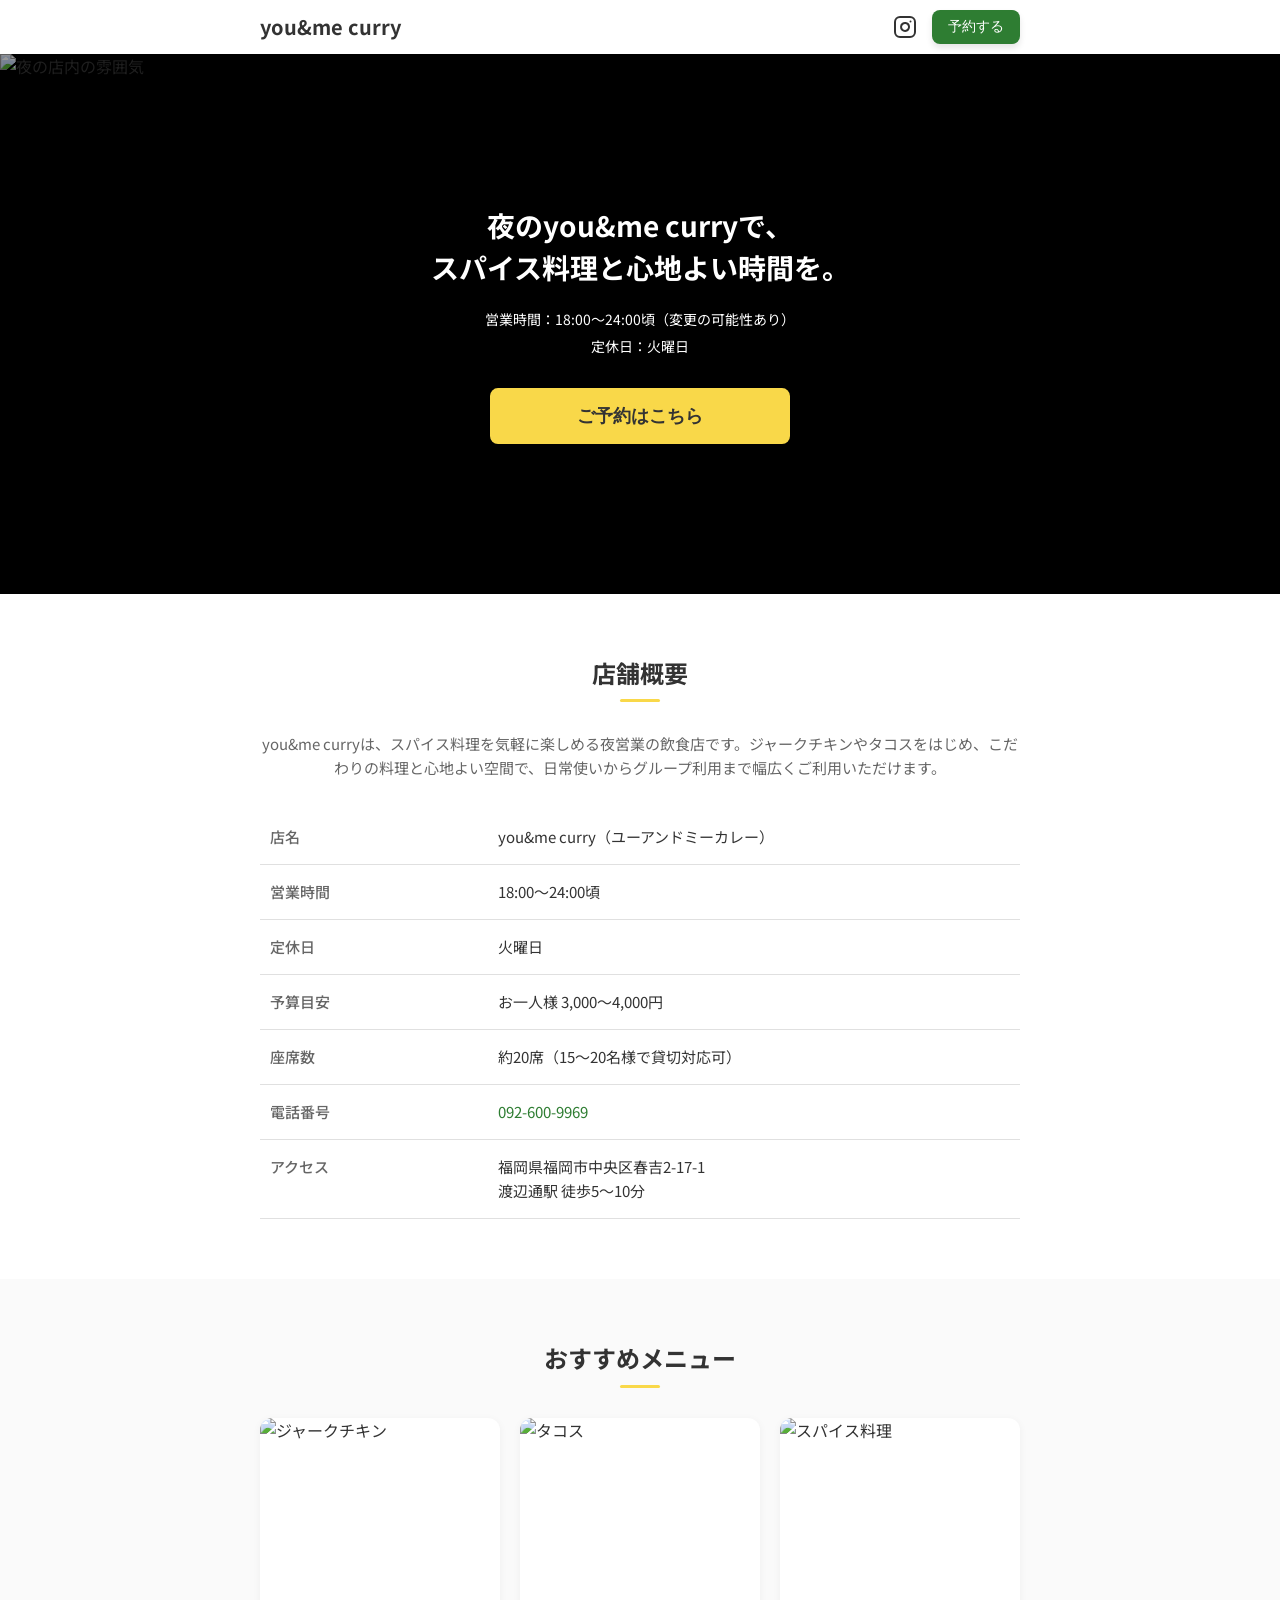
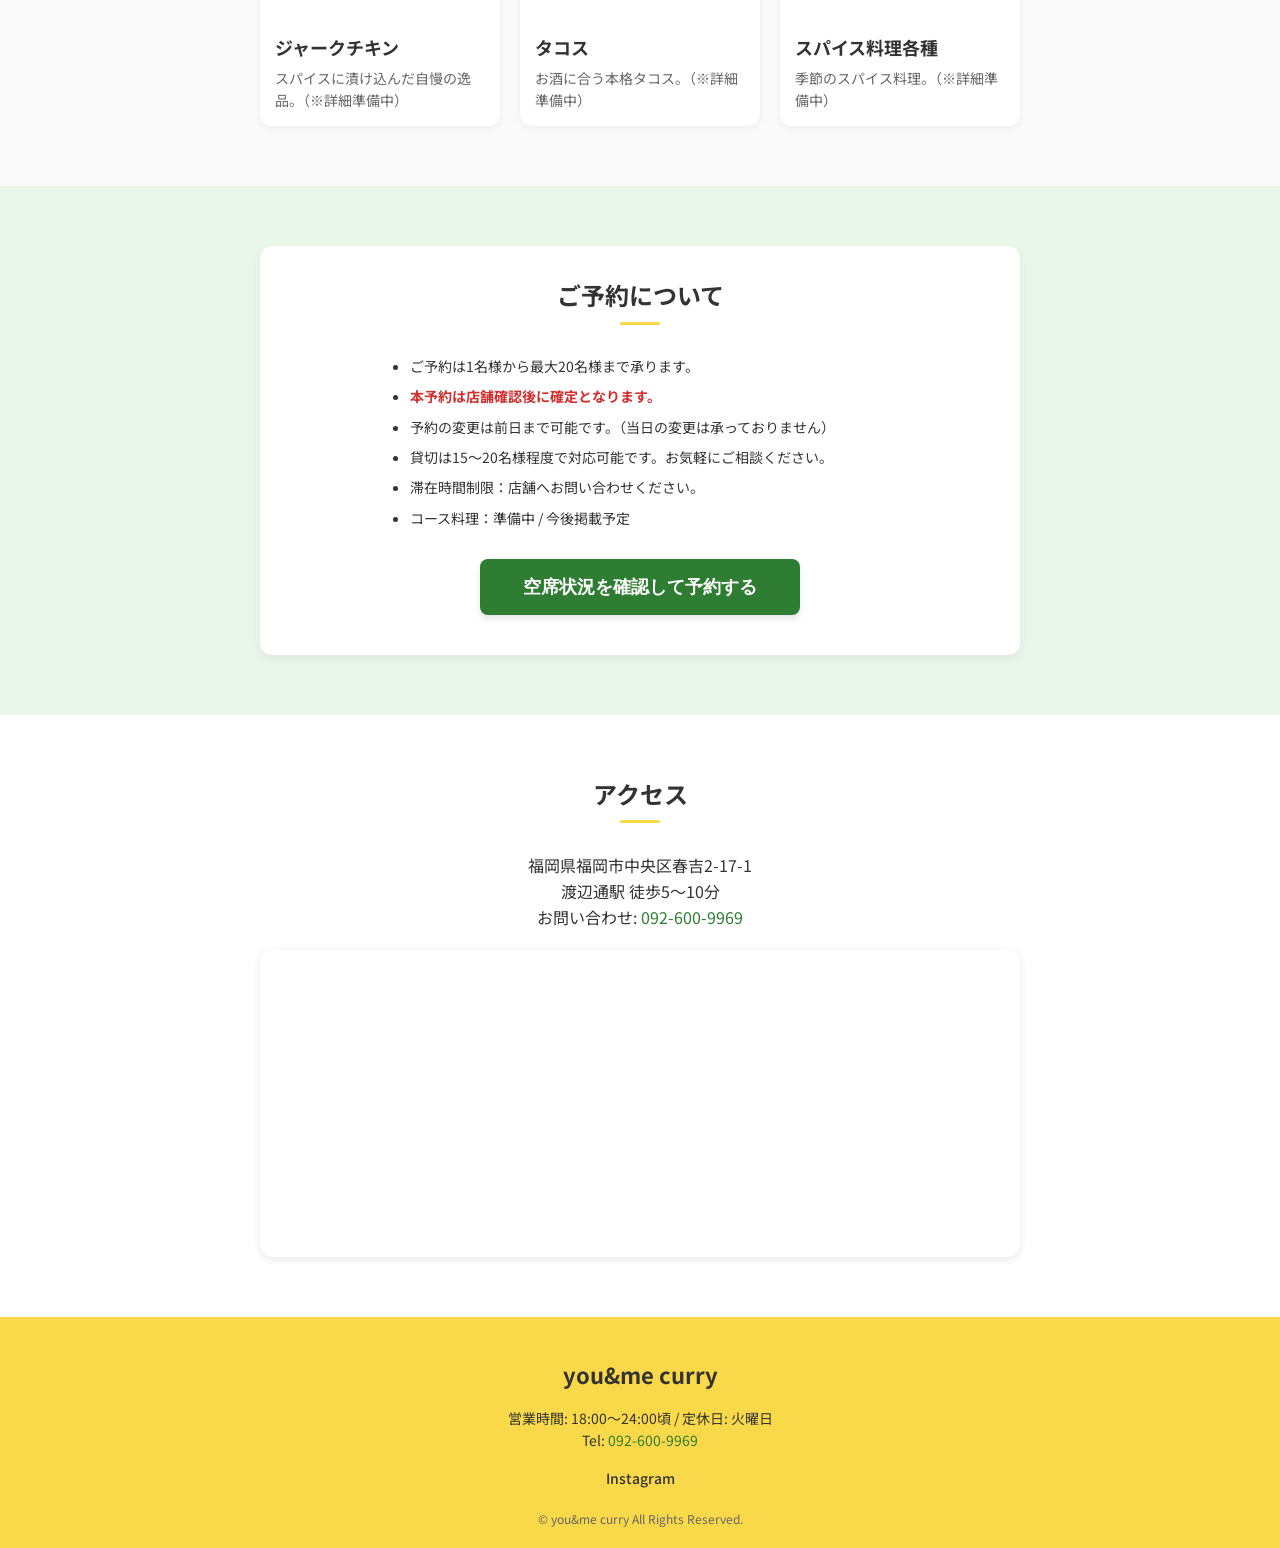
==== index.html @ f2ea7809 "Initial commit: you&me curry reservation site" ====
<!DOCTYPE html>
<html lang="ja">

<head>
    <meta charset="UTF-8">
    <meta name="viewport" content="width=device-width, initial-scale=1.0">
    <title>you&me curry 夜営業のご予約</title>
    <!-- Google Fontsの読み込み用 -->
    <link rel="preconnect" href="https://fonts.googleapis.com">
    <link rel="preconnect" href="https://fonts.gstatic.com" crossorigin>
    <link href="https://fonts.googleapis.com/css2?family=Noto+Sans+JP:wght@400;500;700&display=swap" rel="stylesheet">
    <link rel="stylesheet" href="css/style.css">
</head>

<body>
    <header class="header">
        <div class="header-inner">
            <div class="logo">you&me curry</div>
            <div class="header-nav">
                <a href="https://www.instagram.com/youandme_curry/" target="_blank" class="nav-instagram"
                    aria-label="Instagram">
                    <svg viewBox="0 0 24 24" width="24" height="24" stroke="currentColor" stroke-width="2" fill="none"
                        stroke-linecap="round" stroke-linejoin="round">
                        <rect x="2" y="2" width="20" height="20" rx="5" ry="5"></rect>
                        <path d="M16 11.37A4 4 0 1 1 12.63 8 4 4 0 0 1 16 11.37z"></path>
                        <line x1="17.5" y1="6.5" x2="17.51" y2="6.5"></line>
                    </svg>
                </a>
                <button class="btn btn-sm btn-accent open-modal-btn">予約する</button>
            </div>
        </div>
    </header>

    <main>
        <!-- メインビジュアル -->
        <section class="hero">
            <div class="hero-image">
                <!-- プレースホルダー画像: 夜の雰囲気や料理の写真 -->
                <img src="https://images.unsplash.com/photo-1514933651103-005eec06c04b?auto=format&fit=crop&q=80&w=800&h=500"
                    alt="夜の店内の雰囲気" class="responsive-img">
            </div>
            <div class="hero-content">
                <h2 class="hero-copy">夜のyou&me curryで、<br>スパイス料理と心地よい時間を。</h2>
                <div class="hero-info">
                    <p>営業時間：18:00～24:00頃（変更の可能性あり）</p>
                    <p>定休日：火曜日</p>
                </div>
                <button class="btn btn-lg btn-main open-modal-btn">ご予約はこちら</button>
            </div>
        </section>

        <!-- 店舗概要 -->
        <section class="section about">
            <div class="container">
                <h3 class="section-title">店舗概要</h3>
                <p class="about-text">
                    you&me curryは、スパイス料理を気軽に楽しめる夜営業の飲食店です。ジャークチキンやタコスをはじめ、こだわりの料理と心地よい空間で、日常使いからグループ利用まで幅広くご利用いただけます。
                </p>
                <table class="info-table">
                    <tbody>
                        <tr>
                            <th>店名</th>
                            <td>you&me curry（ユーアンドミーカレー）</td>
                        </tr>
                        <tr>
                            <th>営業時間</th>
                            <td>18:00～24:00頃</td>
                        </tr>
                        <tr>
                            <th>定休日</th>
                            <td>火曜日</td>
                        </tr>
                        <tr>
                            <th>予算目安</th>
                            <td>お一人様 3,000～4,000円</td>
                        </tr>
                        <tr>
                            <th>座席数</th>
                            <td>約20席（15～20名様で貸切対応可）</td>
                        </tr>
                        <tr>
                            <th>電話番号</th>
                            <td><a href="tel:092-600-9969">092-600-9969</a></td>
                        </tr>
                        <tr>
                            <th>アクセス</th>
                            <td>福岡県福岡市中央区春吉2-17-1<br>渡辺通駅 徒歩5～10分</td>
                        </tr>
                    </tbody>
                </table>
            </div>
        </section>

        <!-- メニュー紹介 -->
        <section class="section menu">
            <div class="container">
                <h3 class="section-title">おすすめメニュー</h3>
                <div class="menu-grid">
                    <div class="menu-item">
                        <img src="https://images.unsplash.com/photo-1604908176997-125f25cc6f3d?auto=format&fit=crop&q=80&w=400&h=300"
                            alt="ジャークチキン" class="menu-img">
                        <h4 class="menu-name">ジャークチキン</h4>
                        <p class="menu-desc">スパイスに漬け込んだ自慢の逸品。（※詳細準備中）</p>
                    </div>
                    <div class="menu-item">
                        <img src="https://images.unsplash.com/photo-1565299585323-38d6b0865b47?auto=format&fit=crop&q=80&w=400&h=300"
                            alt="タコス" class="menu-img">
                        <h4 class="menu-name">タコス</h4>
                        <p class="menu-desc">お酒に合う本格タコス。（※詳細準備中）</p>
                    </div>
                    <div class="menu-item">
                        <img src="https://images.unsplash.com/photo-1588166524941-3bf61a9c41db?auto=format&fit=crop&q=80&w=400&h=300"
                            alt="スパイス料理" class="menu-img">
                        <h4 class="menu-name">スパイス料理各種</h4>
                        <p class="menu-desc">季節のスパイス料理。（※詳細準備中）</p>
                    </div>
                </div>
            </div>
        </section>

        <!-- 予約案内とフォーム -->
        <section id="reservation-section" class="section reservation-bg">
            <div class="container">
                <div class="reservation-guide" style="border-radius: 12px; padding-bottom: 40px; text-align: center;">
                    <h3 class="section-title">ご予約について</h3>
                    <ul class="guide-list" style="text-align: left; max-width: 500px; margin: 0 auto 30px;">
                        <li>ご予約は1名様から最大20名様まで承ります。</li>
                        <li><strong>本予約は店舗確認後に確定となります。</strong></li>
                        <li>予約の変更は前日まで可能です。（当日の変更は承っておりません）</li>
                        <li>貸切は15～20名様程度で対応可能です。お気軽にご相談ください。</li>
                        <li>滞在時間制限：店舗へお問い合わせください。</li>
                        <li>コース料理：準備中 / 今後掲載予定</li>
                    </ul>
                    <button class="btn btn-lg btn-accent open-modal-btn" style="max-width:320px;">空席状況を確認して予約する</button>
                </div>
            </div>
        </section>

        <!-- アクセス -->
        <section class="section access">
            <div class="container">
                <h3 class="section-title">アクセス</h3>
                <p class="access-text">福岡県福岡市中央区春吉2-17-1<br>渡辺通駅 徒歩5～10分<br>お問い合わせ: <a
                        href="tel:092-600-9969">092-600-9969</a></p>
                <div class="map-container">
                    <!-- 福岡市 渡辺通 近辺のダミーマップ。表示用 -->
                    <iframe
                        src="https://www.google.com/maps/embed?pb=!1m18!1m12!1m3!1d3323.8267233261765!2d130.40248277569106!3d33.58385287333671!2m3!1f0!2f0!3f0!3m2!1i1024!2i768!4f13.1!3m3!1m2!1s0x3541919a0a09e0a3%3A0xf63eb4c30cce8eb4!2z5rih6L666YCa6aeF!5e0!3m2!1sja!2sjp!4v1700000000000!5m2!1sja!2sjp"
                        width="100%" height="300" style="border:0;" allowfullscreen="" loading="lazy"
                        referrerpolicy="no-referrer-when-downgrade"></iframe>
                </div>
            </div>
        </section>
    </main>

    <footer class="footer">
        <div class="container">
            <h2 class="footer-logo">you&me curry</h2>
            <div class="footer-info">
                <p>営業時間: 18:00～24:00頃 / 定休日: 火曜日</p>
                <p>Tel: <a href="tel:092-600-9969">092-600-9969</a></p>
                <div class="footer-sns">
                    <a href="https://www.instagram.com/youandme_curry/" target="_blank"
                        aria-label="Instagram">Instagram</a>
                </div>
            </div>
            <p class="copyright">&copy; you&me curry All Rights Reserved.</p>
        </div>
    </footer>

    <!-- 予約モーダル -->
    <div id="reservation-modal" class="modal-overlay">
        <div class="modal-content">
            <div class="modal-header">
                <h3 id="modal-title" class="modal-title">ネット予約の空席状況</h3>
                <button id="modal-close" class="modal-close">&times;</button>
            </div>

            <div class="modal-body">
                <!-- ステップ1: カレンダー -->
                <div id="step-calendar">
                    <div class="calendar-nav">
                        <button id="cal-prev" aria-label="前の月">&lt;</button>
                        <div id="cal-month" class="calendar-month">2026年03月</div>
                        <button id="cal-next" aria-label="次の月">&gt;</button>
                    </div>
                    <div id="calendar-container"></div>
                    <div class="calendar-legend">
                        <span style="color:#0288d1; font-weight:bold;">◎</span>：即予約可　<span
                            style="color:#0288d1; font-size:18px; line-height:1;">□</span>：リクエスト予約可　<span
                            style="color:#ffb300; font-weight:bold;">TEL</span>：要問い合わせ　<span
                            style="color:#ccc;">×</span>：予約不可<br>
                        休：定休日<br>
                        <span
                            style="color:#c62828; font-weight:bold; background:#ffebee; padding:0 4px;">P+</span>：通常よりポイントがお得にたまります
                    </div>
                </div>

                <!-- ステップ2: 予約フォーム -->
                <div id="step-form" style="display: none;">
                    <p id="selected-date-display"
                        style="font-weight: bold; font-size: 18px; margin-bottom: 15px; text-align: center; color: var(--color-accent); border-bottom: 1px dotted var(--color-border); padding-bottom: 10px;">
                    </p>

                    <form id="reservation-form" class="reservation-form">
                        <input type="hidden" id="date" name="date">

                        <div class="form-group row-group">
                            <div class="half-group">
                                <label for="time">来店時間 <span class="required">必須</span></label>
                                <select id="time" name="time" required>
                                    <option value="">未選択</option>
                                    <option value="18:00">18:00</option>
                                    <option value="18:30">18:30</option>
                                    <option value="19:00">19:00</option>
                                    <option value="19:30">19:30</option>
                                    <option value="20:00">20:00</option>
                                    <option value="20:30">20:30</option>
                                    <option value="21:00">21:00</option>
                                    <option value="21:30">21:30</option>
                                    <option value="22:00">22:00</option>
                                    <option value="22:30">22:30</option>
                                    <option value="23:00">23:00</option>
                                    <option value="23:30">23:30</option>
                                </select>
                            </div>
                            <div class="half-group">
                                <label for="people">人数 <span class="required">必須</span></label>
                                <select id="people" name="people" required>
                                    <option value="">未選択</option>
                                </select>
                            </div>
                        </div>

                        <div class="form-group">
                            <label for="name">お名前 <span class="required">必須</span></label>
                            <input type="text" id="name" name="name" placeholder="例: 山田 太郎" required>
                        </div>

                        <div class="form-group">
                            <label for="tel">電話番号 <span class="required">必須</span></label>
                            <input type="tel" id="tel" name="tel" placeholder="例: 090-1234-5678" required
                                pattern="[\d\-]+">
                            <span id="tel-error" class="error-text" style="display:none;"></span>
                        </div>

                        <div class="form-group">
                            <label for="email">メールアドレス <span class="optional"
                                    style="background:#888; color:#fff; font-size:11px; padding:2px 6px; border-radius:4px; margin-left:6px; vertical-align:middle;">任意</span></label>
                            <input type="email" id="email" name="email" placeholder="例: sample@example.com">
                        </div>

                        <div style="display:flex; gap:10px; margin-top: 30px;">
                            <button type="button" id="btn-back-calendar" class="btn btn-lg"
                                style="background:#eee; color:#333; flex:1; max-width:none; box-shadow:none;">戻る</button>
                            <button type="submit" class="btn btn-lg btn-accent btn-submit"
                                style="margin:0; flex:2; max-width:none;">予約を申し込む</button>
                        </div>
                        <p class="submit-note" style="margin-top: 15px;">※リクエスト予約の場合は、店舗からの連絡をお待ちください。</p>
                    </form>
                </div>

                <!-- ステップ3: 完了メッセージ -->
                <div id="step-success" class="form-message success" style="display: none; margin-bottom: 0;">
                    <h4>予約申請を受け付けました。</h4>
                    <p>内容を確認のうえ、店舗よりご連絡いたします。<br>※本予約は店舗確認後に確定となります。</p>
                    <button type="button" id="btn-close-success" class="btn btn-main"
                        style="margin-top:20px; width:100%;">閉じる</button>
                </div>
            </div>
        </div>
    </div>

    <script src="js/main.js"></script>
</body>

</html>
---- css/style.css ----
/* 基本設定 */
:root {
    --color-main: #f9d849;
    /* 黄色 */
    --color-main-dark: #e5c332;
    --color-accent: #2e7d32;
    /* 緑 */
    --color-accent-dark: #1b5e20;
    --color-bg: #fdfdfd;
    --color-text: #333333;
    --color-text-light: #666666;
    --color-error: #d32f2f;
    --color-border: #e0e0e0;
    --font-family: 'Noto Sans JP', sans-serif;
}

* {
    margin: 0;
    padding: 0;
    box-sizing: border-box;
}

body {
    font-family: var(--font-family);
    color: var(--color-text);
    background-color: var(--color-bg);
    line-height: 1.6;
    font-size: 16px;
    -webkit-font-smoothing: antialiased;
}

img {
    max-width: 100%;
    height: auto;
    display: block;
}

a {
    color: var(--color-accent);
    text-decoration: none;
    transition: opacity 0.3s;
}

a:hover {
    opacity: 0.8;
}

ul {
    list-style: none;
}

.container {
    max-width: 800px;
    margin: 0 auto;
    padding: 0 20px;
}

.section {
    padding: 60px 0;
}

.section-title {
    font-size: 24px;
    font-weight: 700;
    text-align: center;
    margin-bottom: 30px;
    position: relative;
    padding-bottom: 10px;
}

.section-title::after {
    content: '';
    position: absolute;
    bottom: 0;
    left: 50%;
    transform: translateX(-50%);
    width: 40px;
    height: 3px;
    background-color: var(--color-main);
    border-radius: 2px;
}

/* ボタン共通仕様 */
.btn {
    display: inline-flex;
    justify-content: center;
    align-items: center;
    font-weight: 500;
    border-radius: 8px;
    /* 角丸で親しみやすく */
    cursor: pointer;
    border: none;
    transition: all 0.3s ease;
    text-align: center;
}

.btn-sm {
    padding: 8px 16px;
    font-size: 14px;
}

.btn-lg {
    padding: 16px 32px;
    font-size: 18px;
    width: 100%;
    max-width: 300px;
    font-weight: 700;
}

.btn-main {
    background-color: var(--color-main);
    color: var(--color-text);
    box-shadow: 0 4px 6px rgba(0, 0, 0, 0.1);
}

.btn-main:hover {
    background-color: var(--color-main-dark);
    transform: translateY(-2px);
    box-shadow: 0 6px 8px rgba(0, 0, 0, 0.15);
}

.btn-accent {
    background-color: var(--color-accent);
    color: #fff;
    box-shadow: 0 4px 6px rgba(0, 0, 0, 0.1);
}

.btn-accent:hover {
    background-color: var(--color-accent-dark);
    transform: translateY(-2px);
    box-shadow: 0 6px 8px rgba(0, 0, 0, 0.15);
    color: #fff;
    opacity: 1;
}

/* ヘッダー */
.header {
    background-color: #fff;
    box-shadow: 0 2px 4px rgba(0, 0, 0, 0.05);
    position: sticky;
    top: 0;
    z-index: 100;
}

.header-inner {
    display: flex;
    justify-content: space-between;
    align-items: center;
    padding: 10px 20px;
    max-width: 800px;
    margin: 0 auto;
}

.logo {
    font-size: 20px;
    font-weight: 700;
    color: var(--color-text);
    display: flex;
    align-items: center;
    gap: 8px;
}

.logo span {
    font-size: 12px;
    font-weight: 500;
    background-color: var(--color-main);
    padding: 2px 6px;
    border-radius: 4px;
}

.header-nav {
    display: flex;
    align-items: center;
    gap: 15px;
}

.nav-instagram {
    color: var(--color-text);
    display: flex;
    align-items: center;
    justify-content: center;
}

/* ヒーローセクション */
.hero {
    position: relative;
    background-color: #000;
}

.hero-image {
    width: 100%;
    height: 60vh;
    min-height: 400px;
    overflow: hidden;
}

.hero-image img {
    width: 100%;
    height: 100%;
    object-fit: cover;
    opacity: 0.6;
    /* テキストを目立たせるために少し暗く */
}

.hero-content {
    position: absolute;
    top: 50%;
    left: 50%;
    transform: translate(-50%, -50%);
    text-align: center;
    color: #fff;
    width: 90%;
    max-width: 600px;
}

.hero-copy {
    font-size: clamp(20px, 5vw, 28px);
    font-weight: 700;
    margin-bottom: 20px;
    line-height: 1.5;
    text-shadow: 1px 1px 6px rgba(0, 0, 0, 0.8);
}

.hero-info {
    font-size: 14px;
    margin-bottom: 30px;
    text-shadow: 1px 1px 4px rgba(0, 0, 0, 0.8);
}

.hero-info p {
    margin-bottom: 5px;
}

/* 店舗概要セクション */
.about {
    background-color: #fff;
}

.about-text {
    text-align: center;
    margin-bottom: 30px;
    color: var(--color-text-light);
    font-size: 15px;
}

.info-table {
    width: 100%;
    border-collapse: collapse;
    font-size: 15px;
}

.info-table th,
.info-table td {
    padding: 15px 10px;
    border-bottom: 1px solid var(--color-border);
    text-align: left;
    vertical-align: top;
}

.info-table th {
    width: 30%;
    font-weight: 500;
    color: var(--color-text-light);
}

.info-table td {
    width: 70%;
}

@media (max-width: 480px) {

    .info-table th,
    .info-table td {
        display: block;
        width: 100%;
        border-bottom: none;
        padding: 10px 0;
    }

    .info-table th {
        padding-bottom: 0;
        color: var(--color-accent);
        font-size: 14px;
    }

    .info-table td {
        border-bottom: 1px solid var(--color-border);
    }
}

/* メニューセクション */
.menu {
    background-color: #fafafa;
}

.menu-grid {
    display: grid;
    grid-template-columns: 1fr;
    gap: 20px;
}

@media (min-width: 600px) {
    .menu-grid {
        grid-template-columns: repeat(3, 1fr);
    }
}

.menu-item {
    background-color: #fff;
    border-radius: 12px;
    overflow: hidden;
    box-shadow: 0 2px 8px rgba(0, 0, 0, 0.05);
}

.menu-item img {
    width: 100%;
    height: 200px;
    object-fit: cover;
}

.menu-name {
    font-size: 18px;
    font-weight: 700;
    padding: 15px 15px 5px;
}

.menu-desc {
    font-size: 14px;
    color: var(--color-text-light);
    padding: 0 15px 15px;
}

/* 予約エリア背景 */
.reservation-bg {
    background-color: #e8f5e9;
    /* 薄い緑背景で親しみやすさ */
}

.reservation-guide {
    background-color: #fff;
    padding: 30px 20px;
    border-radius: 12px 12px 0 0;
    box-shadow: 0 4px 10px rgba(0, 0, 0, 0.05);
}

.guide-list {
    font-size: 14px;
    padding-left: 20px;
    list-style-type: disc;
    color: var(--color-text);
}

.guide-list li {
    margin-bottom: 8px;
}

.guide-list strong {
    color: var(--color-error);
}

/* 予約フォーム */
.reservation-form-container {
    background-color: #fff;
    padding: 30px 20px;
    border-radius: 0 0 12px 12px;
    box-shadow: 0 4px 10px rgba(0, 0, 0, 0.05);
    border-top: 1px dashed var(--color-border);
}

.form-title {
    font-size: 20px;
    text-align: center;
    margin-bottom: 25px;
    color: var(--color-text);
}

.form-group {
    margin-bottom: 20px;
}

.form-group label {
    display: block;
    margin-bottom: 8px;
    font-weight: 500;
    font-size: 15px;
}

.required {
    background-color: var(--color-error);
    color: #fff;
    font-size: 11px;
    padding: 2px 6px;
    border-radius: 4px;
    margin-left: 6px;
    vertical-align: middle;
}

input[type="text"],
input[type="email"],
input[type="tel"],
input[type="date"],
select {
    width: 100%;
    padding: 12px 15px;
    border: 1px solid var(--color-border);
    border-radius: 8px;
    font-size: 16px;
    /* スマホでズームされないための16px */
    font-family: inherit;
    background-color: #fff;
    transition: border-color 0.3s;
}

input:focus,
select:focus {
    outline: none;
    border-color: var(--color-accent);
    box-shadow: 0 0 0 2px rgba(46, 125, 50, 0.2);
}

.row-group {
    display: flex;
    gap: 15px;
}

.half-group {
    flex: 1;
}

@media (max-width: 480px) {
    .row-group {
        flex-direction: column;
        gap: 20px;
    }
}

.error-text {
    color: var(--color-error);
    font-size: 13px;
    display: block;
    margin-top: 5px;
}

.btn-submit {
    margin: 30px auto 10px;
    display: block;
}

.submit-note {
    text-align: center;
    font-size: 13px;
    color: var(--color-text-light);
}

/* 完了メッセージ */
.form-message {
    padding: 20px;
    border-radius: 8px;
    margin-bottom: 25px;
    text-align: center;
}

.form-message.success {
    background-color: #e8f5e9;
    border: 1px solid #c8e6c9;
    color: #2e7d32;
}

.form-message h4 {
    font-size: 18px;
    margin-bottom: 10px;
}

.form-message p {
    font-size: 14px;
}

/* アクセス */
.access {
    background-color: #fff;
    text-align: center;
}

.access-text {
    margin-bottom: 20px;
}

.map-container {
    border-radius: 12px;
    overflow: hidden;
    box-shadow: 0 2px 8px rgba(0, 0, 0, 0.1);
}

/* フッター */
.footer {
    background-color: var(--color-main);
    padding: 40px 20px 20px;
    text-align: center;
}

.footer-logo {
    font-size: 22px;
    font-weight: 700;
    margin-bottom: 15px;
}

.footer-info {
    font-size: 14px;
    margin-bottom: 20px;
}

.footer-sns {
    margin-top: 15px;
}

.footer-sns a {
    color: var(--color-text);
    font-weight: 500;
}

.copyright {
    font-size: 12px;
    color: var(--color-text-light);
}

/* 管理画面用スタイル */
.admin-header {
    background-color: #333;
    color: #fff;
    padding: 15px 20px;
    box-shadow: 0 2px 4px rgba(0, 0, 0, 0.1);
}

.admin-header h1 {
    font-size: 20px;
    text-align: center;
}

.admin-container {
    max-width: 1000px;
    margin: 0 auto;
    padding: 30px 20px;
}

.admin-controls {
    display: flex;
    justify-content: space-between;
    margin-bottom: 20px;
    align-items: center;
}

.table-responsive {
    overflow-x: auto;
    background-color: #fff;
    border-radius: 8px;
    box-shadow: 0 2px 8px rgba(0, 0, 0, 0.05);
}

.admin-table {
    width: 100%;
    border-collapse: collapse;
    min-width: 700px;
}

.admin-table th,
.admin-table td {
    padding: 12px 15px;
    border-bottom: 1px solid #eee;
    text-align: left;
    font-size: 14px;
}

.admin-table th {
    background-color: #f5f5f5;
    font-weight: 700;
    color: #333;
}

.admin-table tbody tr:hover {
    background-color: #fafafa;
}

.status-badge {
    display: inline-block;
    padding: 4px 8px;
    border-radius: 4px;
    font-size: 12px;
    font-weight: 700;
}

.status-new {
    background-color: #ffebee;
    color: #c62828;
}

.status-confirmed {
    background-color: #e8f5e9;
    color: #2e7d32;
}

.admin-empty {
    text-align: center;
    padding: 40px 20px;
    color: #888;
}

/* モーダル用スタイル */
.modal-overlay {
    position: fixed;
    top: 0;
    left: 0;
    right: 0;
    bottom: 0;
    background-color: rgba(0, 0, 0, 0.6);
    display: flex;
    justify-content: center;
    align-items: center;
    z-index: 1000;
    padding: 20px;
    opacity: 0;
    visibility: hidden;
    transition: opacity 0.3s, visibility 0.3s;
}

.modal-overlay.active {
    opacity: 1;
    visibility: visible;
}

.modal-content {
    background-color: #fff;
    border-radius: 12px;
    width: 100%;
    max-width: 500px;
    max-height: 90vh;
    overflow-y: auto;
    position: relative;
    box-shadow: 0 10px 25px rgba(0, 0, 0, 0.2);
    transform: translateY(20px);
    transition: transform 0.3s;
}

.modal-overlay.active .modal-content {
    transform: translateY(0);
}

.modal-header {
    display: flex;
    justify-content: space-between;
    align-items: center;
    padding: 15px 20px;
    border-bottom: 1px solid var(--color-border);
    background-color: #f5f5f5;
    position: sticky;
    top: 0;
    z-index: 10;
}

.modal-title {
    font-size: 18px;
    font-weight: 700;
    margin: 0;
}

.modal-close {
    background: none;
    border: none;
    font-size: 28px;
    cursor: pointer;
    color: var(--color-text-light);
    line-height: 1;
}

.modal-body {
    padding: 20px;
}

/* カレンダー用スタイル */
.calendar-nav {
    display: flex;
    justify-content: space-between;
    align-items: center;
    margin-bottom: 15px;
}

.calendar-nav button {
    background: #f0f0f0;
    border: none;
    border-radius: 4px;
    font-size: 16px;
    height: 32px;
    width: 32px;
    cursor: pointer;
    color: var(--color-text);
}

.calendar-month {
    font-size: 18px;
    font-weight: 700;
}

.calendar-table {
    width: 100%;
    border-collapse: collapse;
    margin-bottom: 15px;
    text-align: center;
}

.calendar-table th,
.calendar-table td {
    border: 1px solid var(--color-border);
    width: 14.28%;
    padding: 8px 2px;
    vertical-align: top;
}

.calendar-table th {
    background-color: #f9f9f9;
    font-size: 12px;
    font-weight: 700;
}

/* 土日は色を変える */
.calendar-table th:nth-child(6),
.calendar-table td:nth-child(6) .date-num {
    color: #0288d1;
}

.calendar-table th:nth-child(7),
.calendar-table td:nth-child(7) .date-num {
    color: #d32f2f;
}

.calendar-cell {
    cursor: pointer;
    height: 70px;
    position: relative;
    transition: background-color 0.2s;
}

.calendar-cell:hover {
    background-color: #f1f8e9;
}

.calendar-cell.disabled {
    cursor: default;
    background-color: #f5f5f5;
}

.calendar-cell.disabled:hover {
    background-color: #f5f5f5;
}

.calendar-cell.past .date-num {
    color: #ccc !important;
}

.date-num {
    display: block;
    font-size: 14px;
    margin-bottom: 2px;
    color: #333;
}

.status-mark {
    display: block;
    font-size: 20px;
    line-height: 1;
}

.status-ok {
    color: #0288d1;
    font-weight: bold;
}

/* ◎ */
.status-req {
    color: #0288d1;
    font-size: 18px;
    line-height: 1.2;
}

/* □ */
.status-tel {
    color: #ffb300;
    font-size: 11px;
    font-weight: bold;
    margin-top: 4px;
}

/* TEL */
.status-ng {
    color: #ccc;
    font-size: 16px;
    margin-top: 2px;
}

/* × */

.point-mark {
    background-color: #ffebee;
    color: #c62828;
    font-size: 10px;
    font-weight: bold;
    display: block;
    padding: 2px 0;
    margin-top: 4px;
}

.calendar-legend {
    font-size: 11px;
    color: var(--color-text-light);
    line-height: 1.6;
    background: #fdfdfd;
    padding: 10px;
    border: 1px solid #eee;
    border-radius: 8px;
}
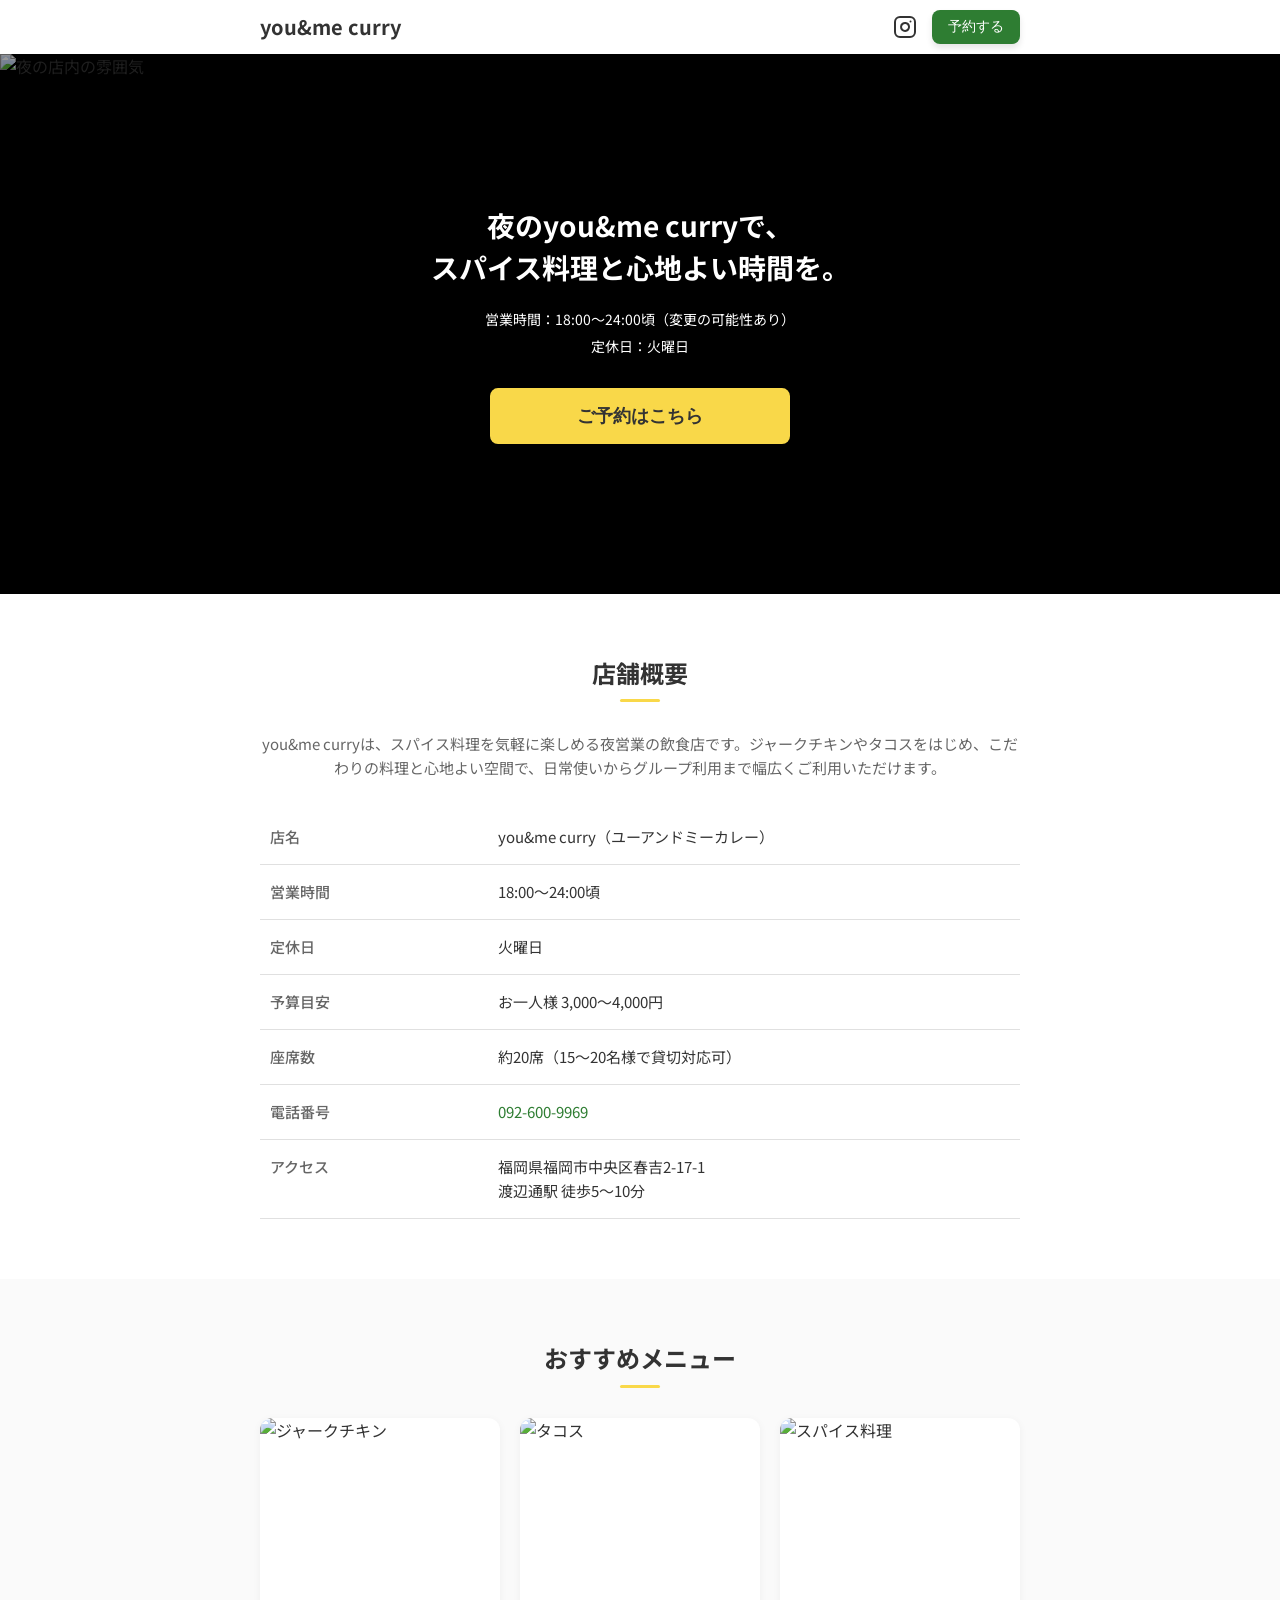
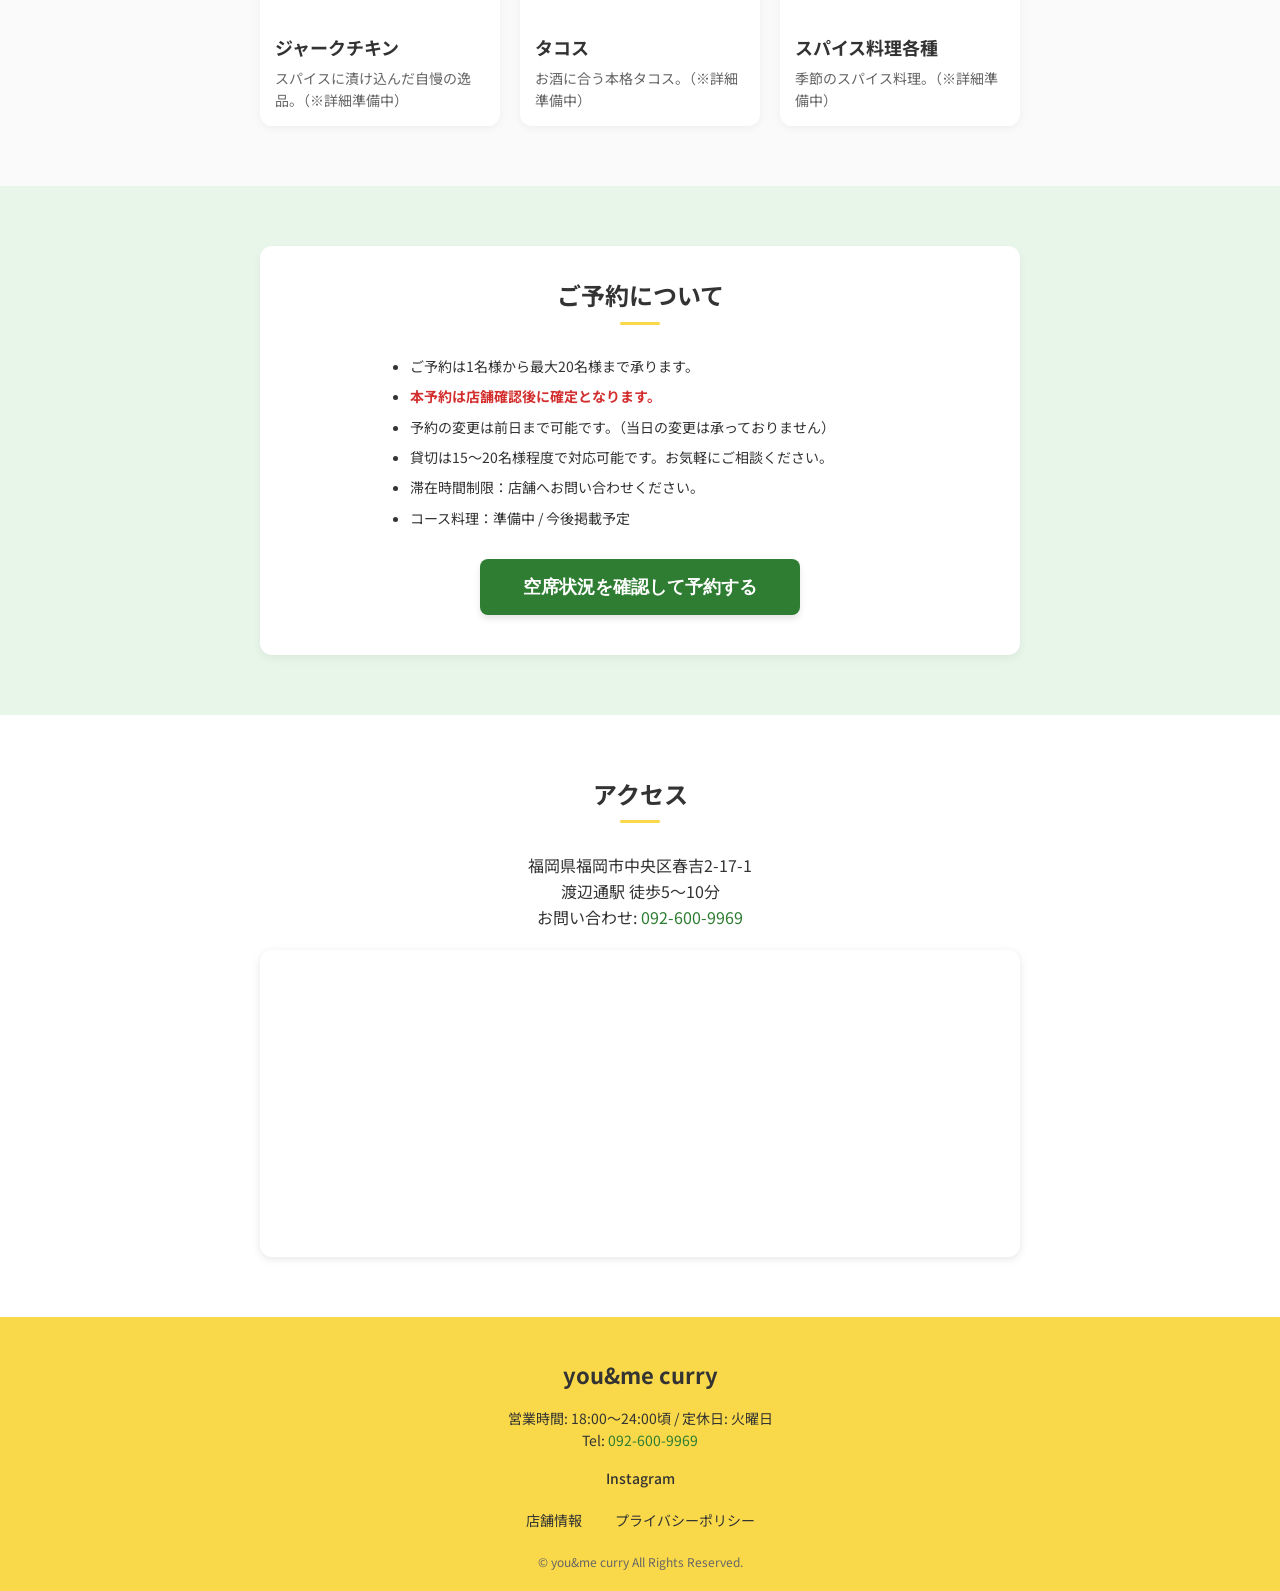
==== commit 87047a8f: "Add about and privacy policy pages" ====
--- a/index.html
+++ b/index.html
@@ -162,6 +162,11 @@
                 <div class="footer-sns">
                     <a href="https://www.instagram.com/youandme_curry/" target="_blank"
                         aria-label="Instagram">Instagram</a>
+                </div>
+                <div class="footer-links" style="margin-top: 20px;">
+                    <a href="about.html" style="color: var(--color-text); margin: 0 15px; font-size: 14px;">店舗情報</a>
+                    <a href="privacy.html"
+                        style="color: var(--color-text); margin: 0 15px; font-size: 14px;">プライバシーポリシー</a>
                 </div>
             </div>
             <p class="copyright">&copy; you&me curry All Rights Reserved.</p>
